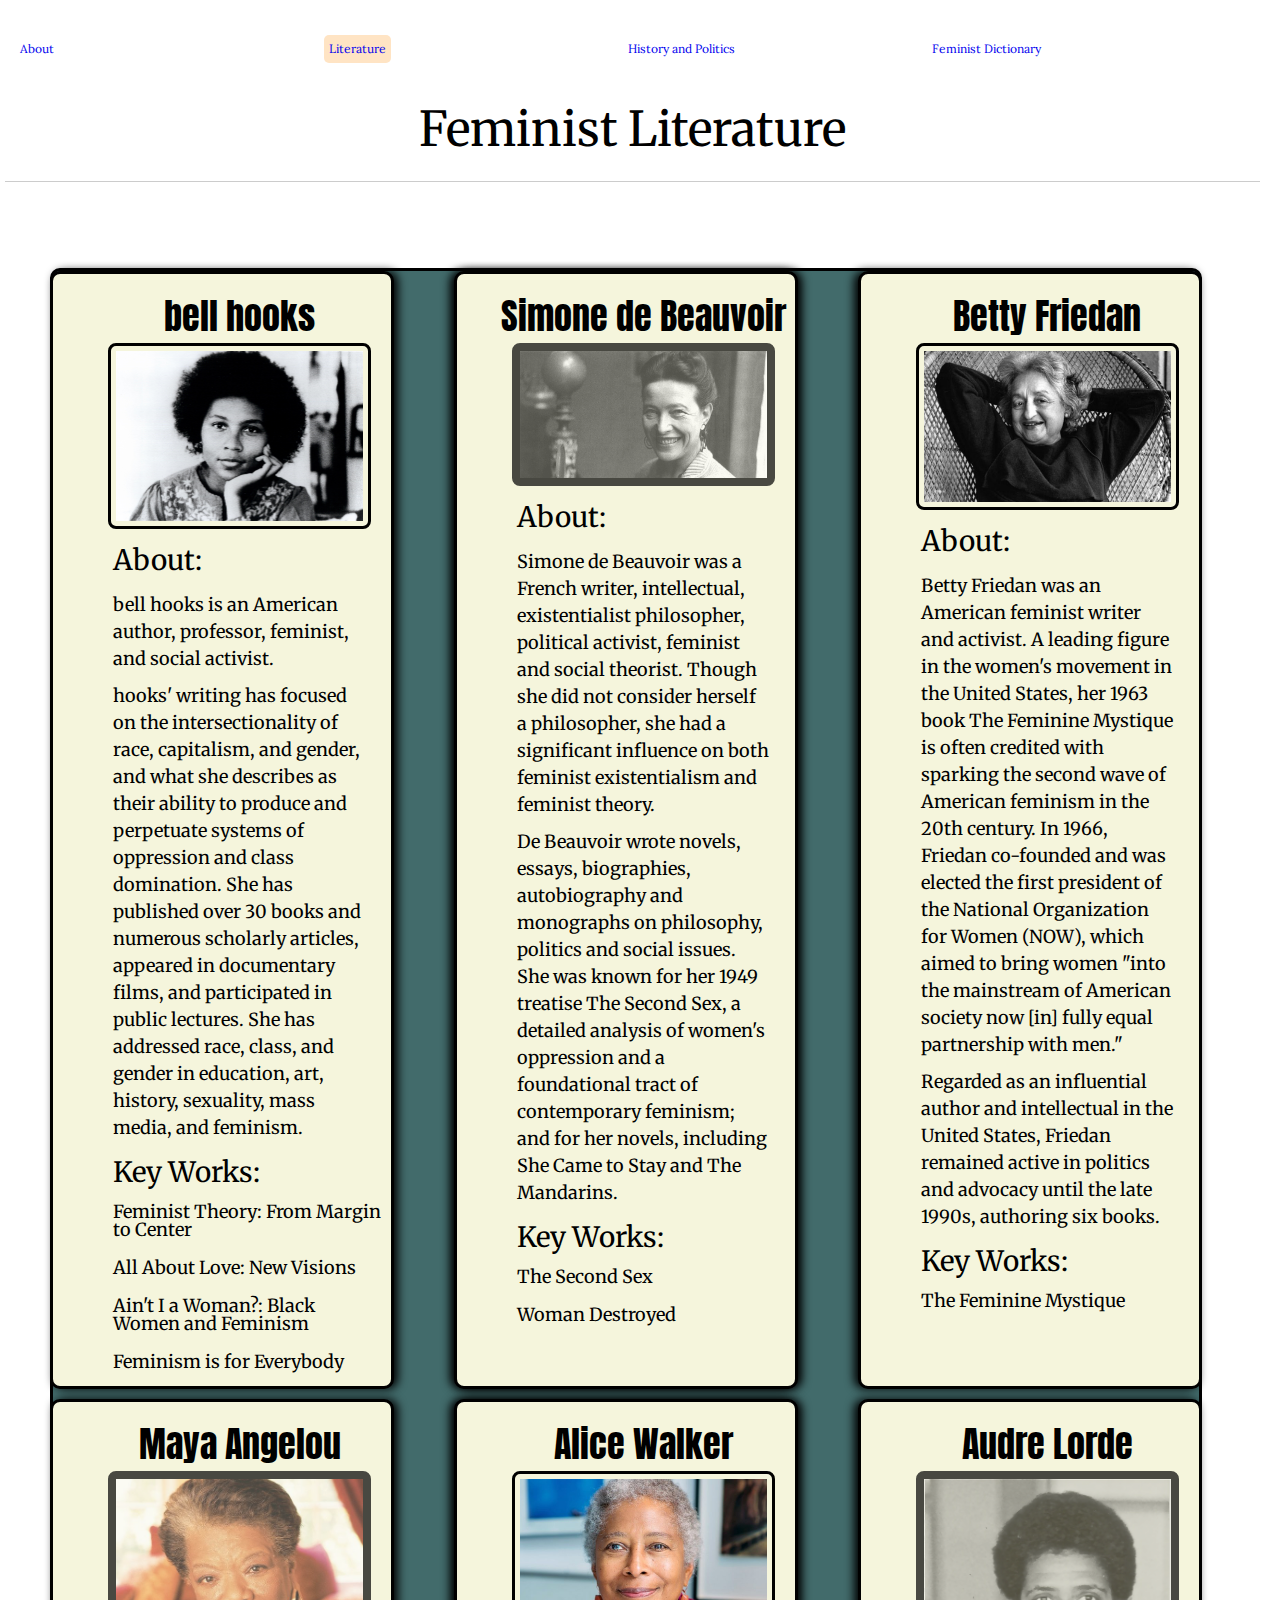
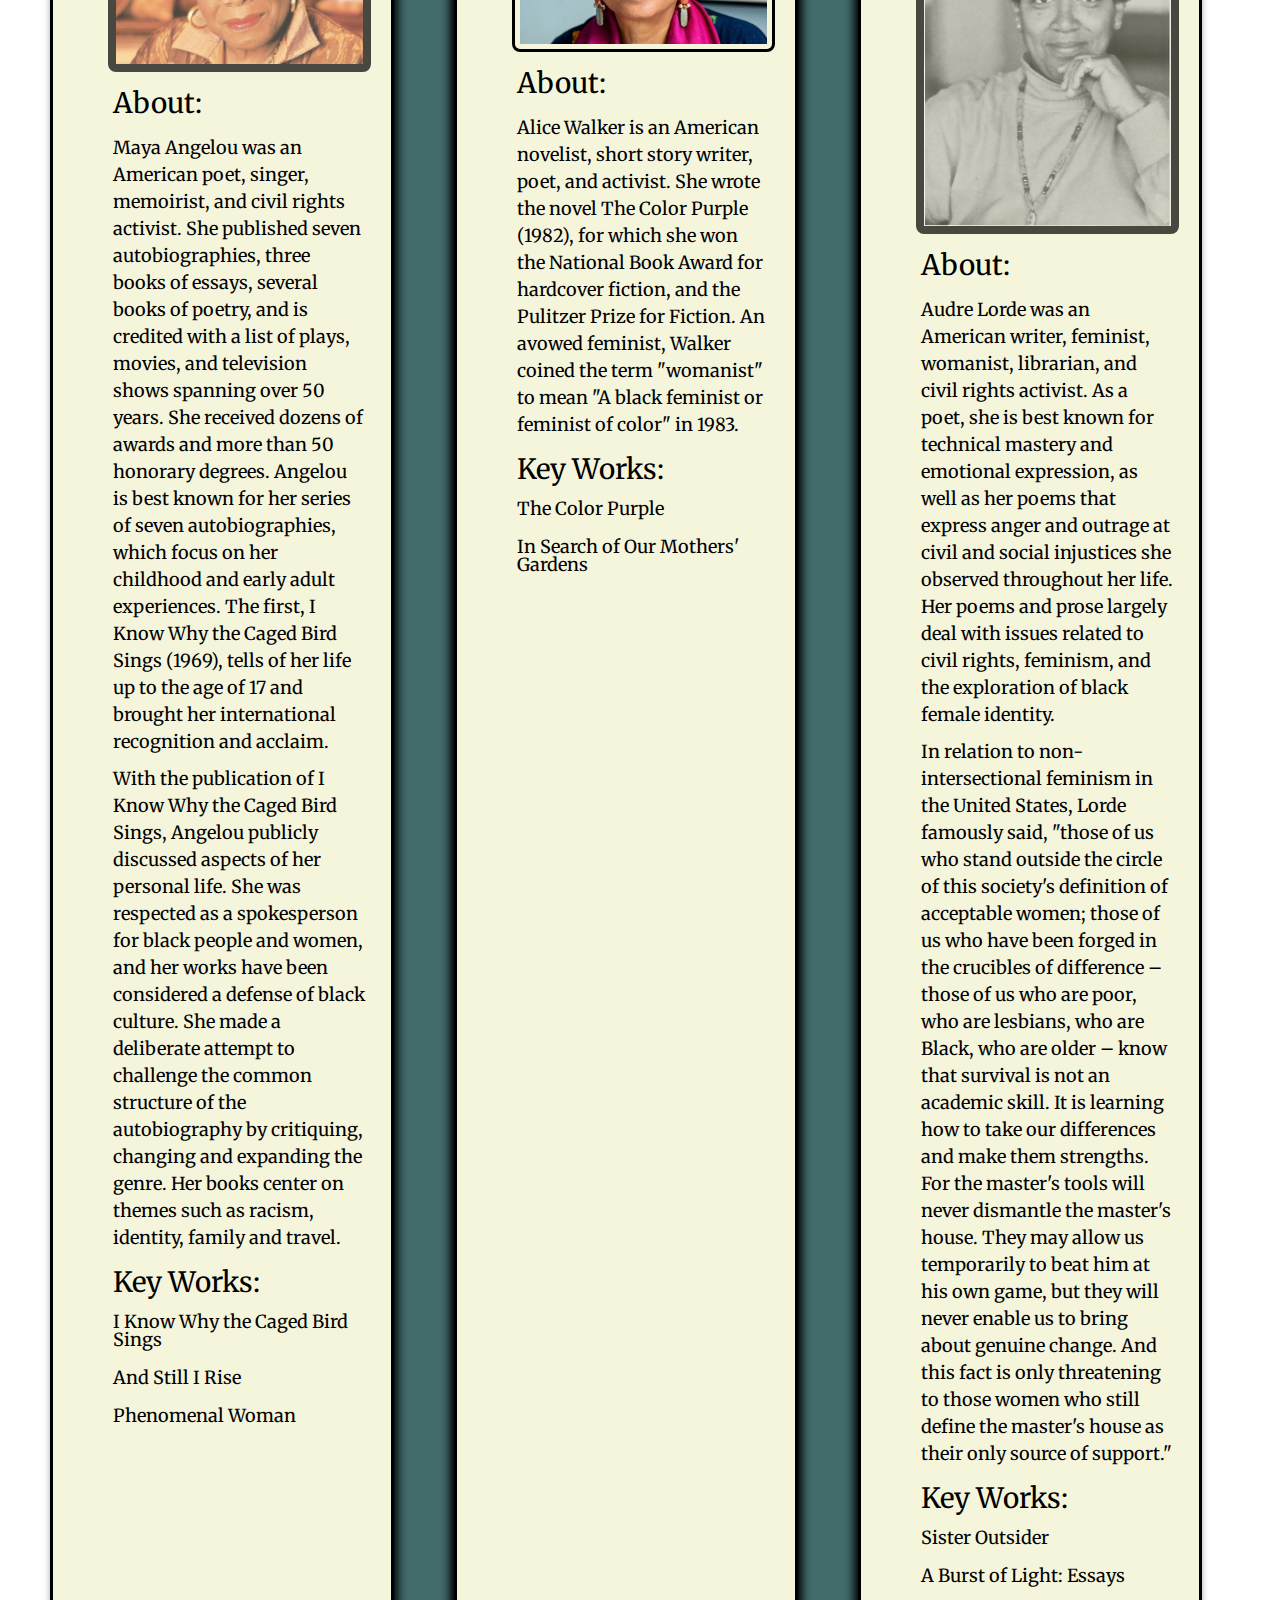
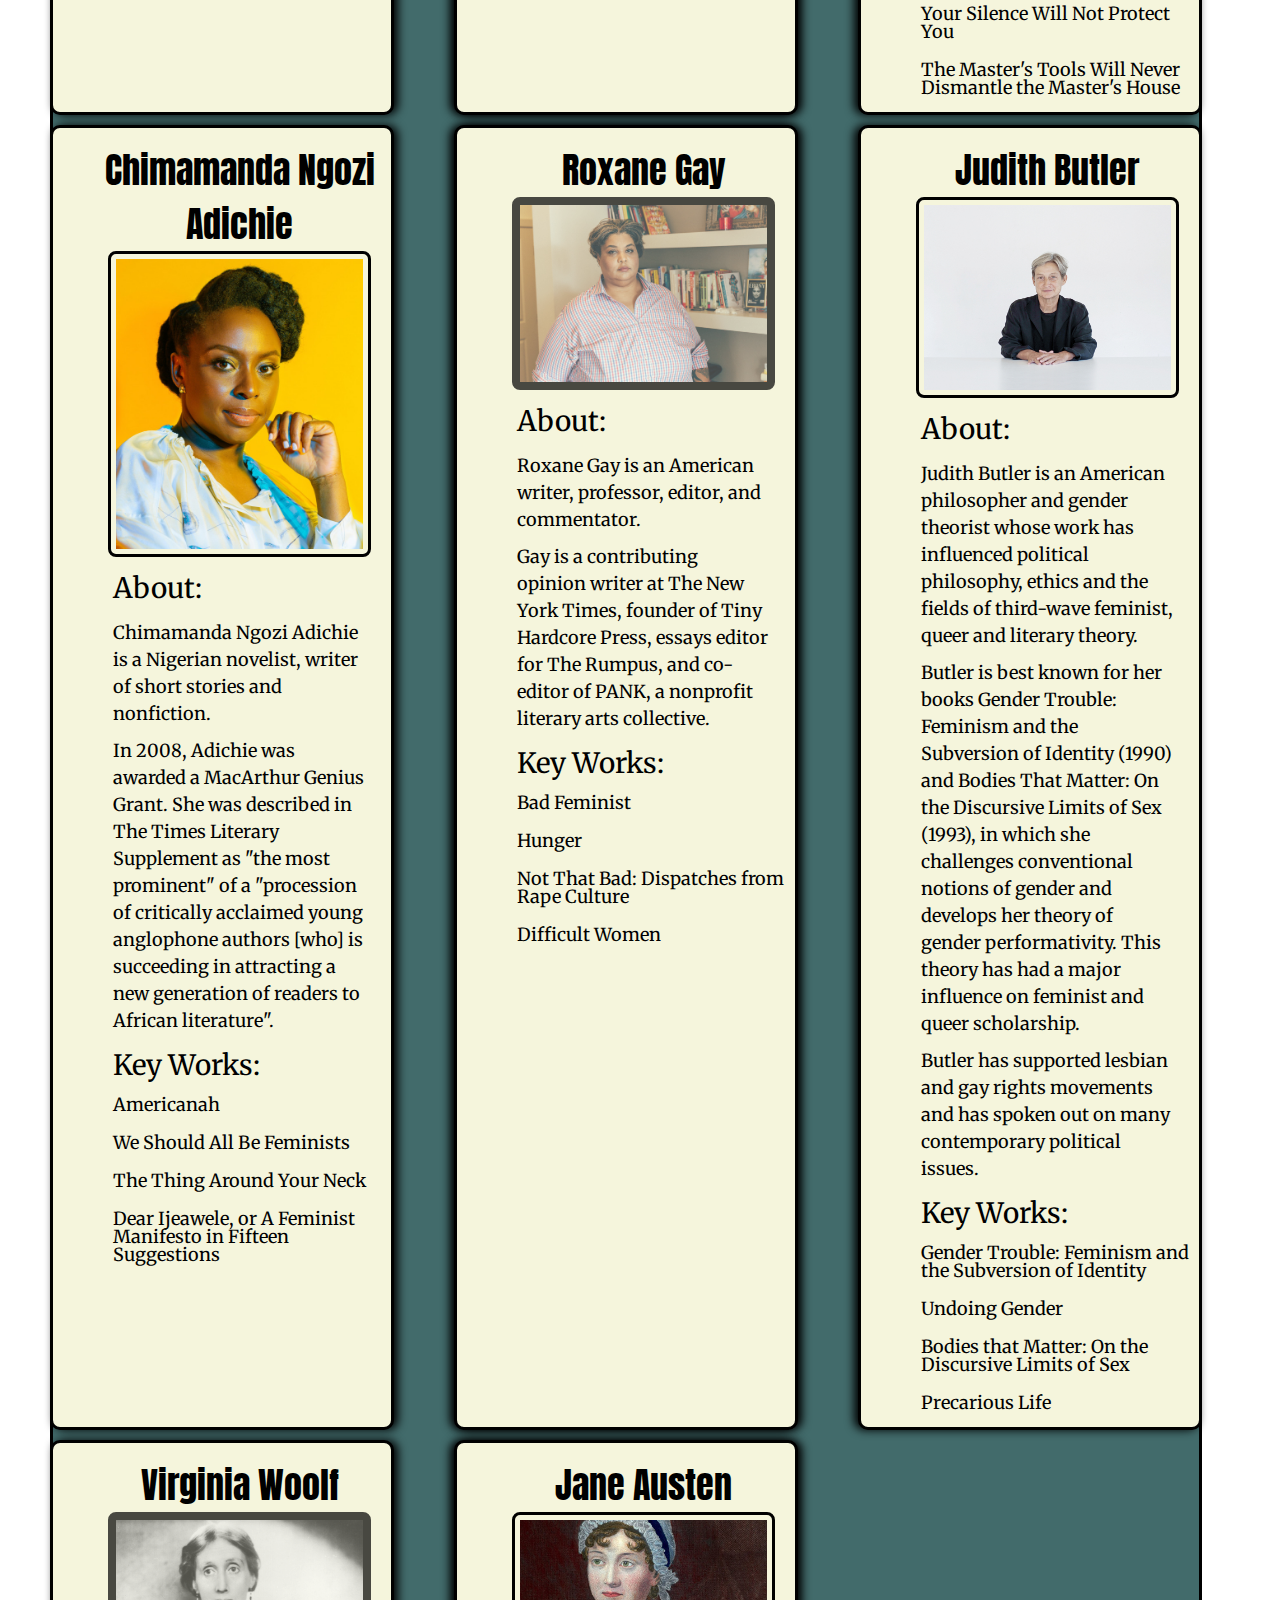
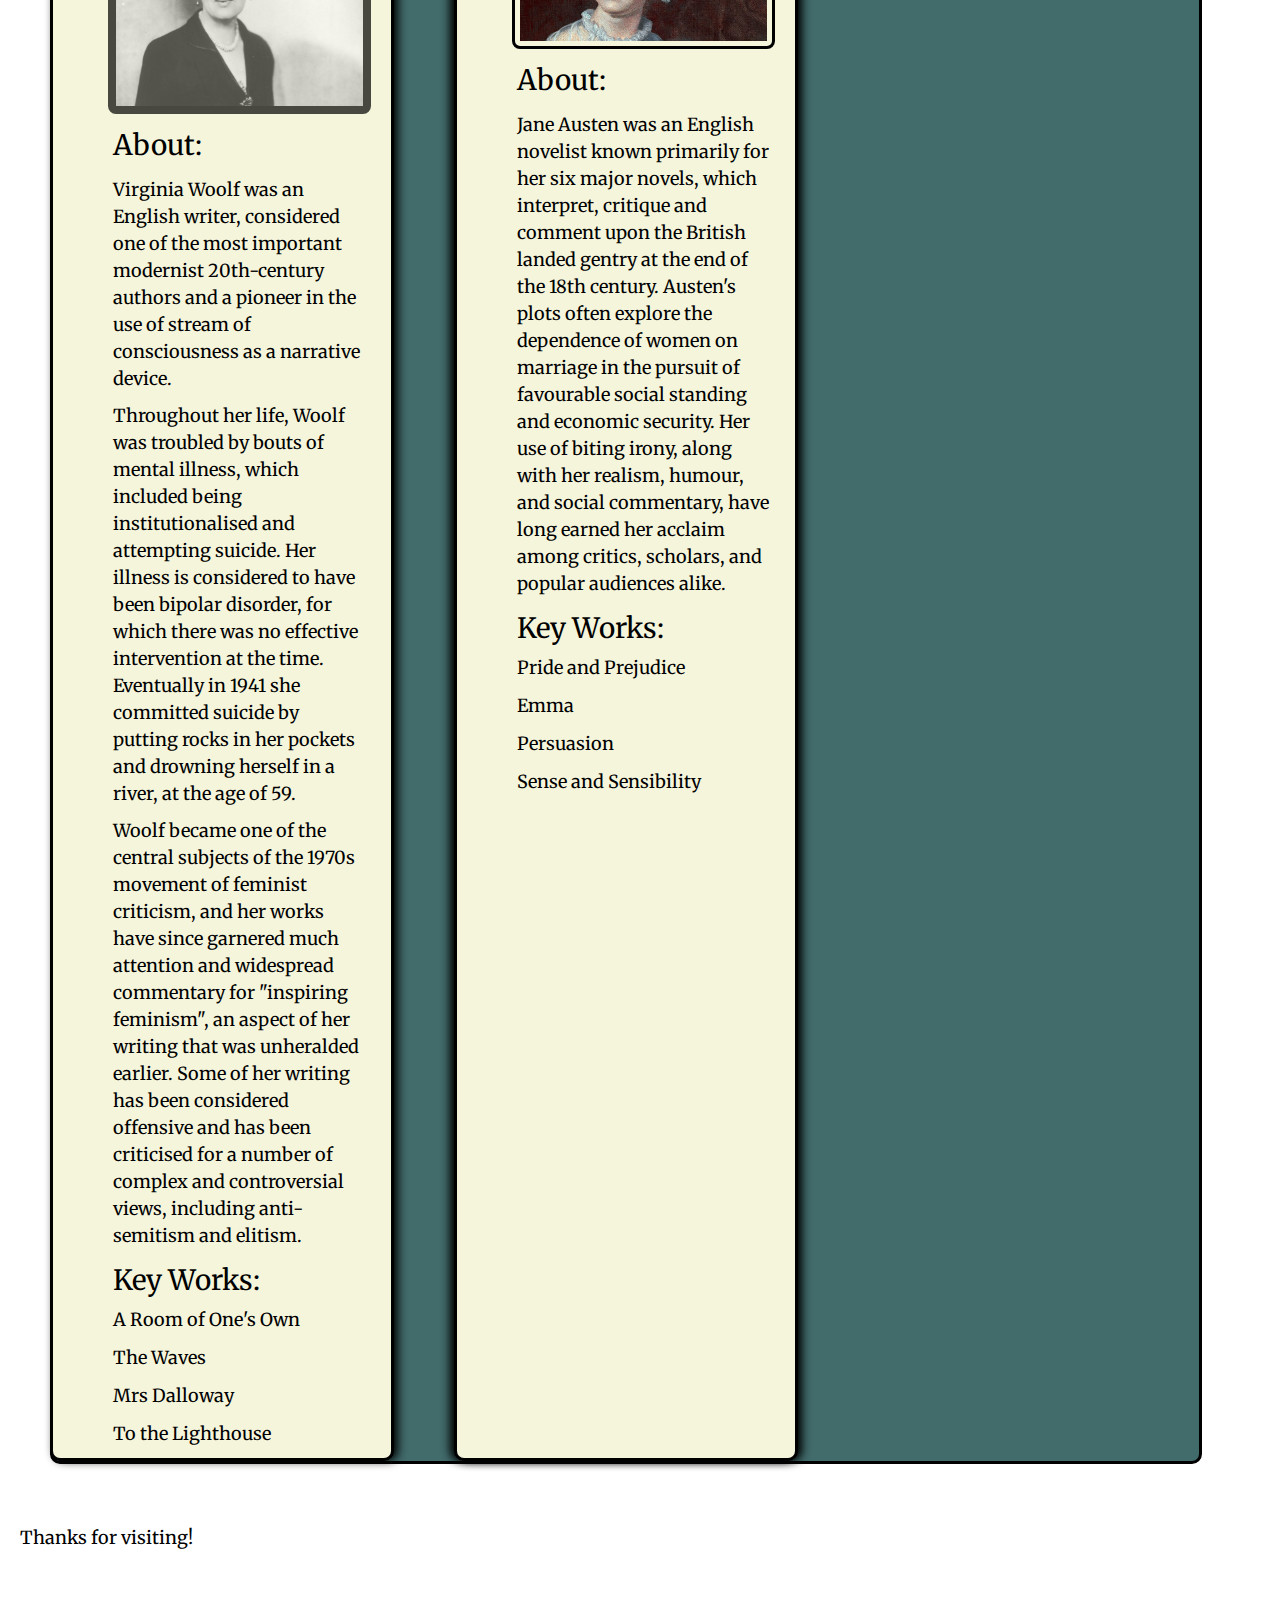
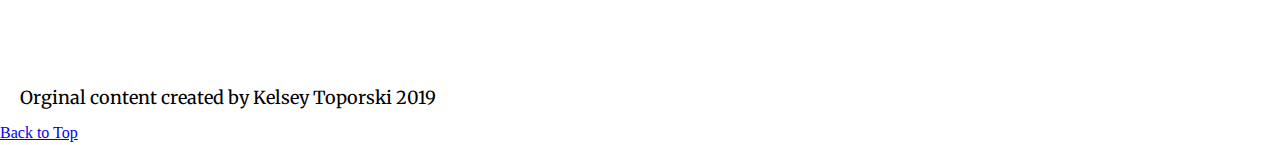
==== literature.html @ 5361db0a "Add files via upload" ====
<!DOCTYPE html>
<html lang="en">
<head>
  <meta charset="UTF-8">

  <meta name="viewport" content="width=device-width, initial-scale=1.0">

  <!-- connects to the stylesheets -->
  <link rel="stylesheet" href="css/reset.css">
  <link rel="stylesheet" href="css/style.css">
  <link href='https://fonts.googleapis.com/css?family=Anton' rel='stylesheet'>
  <link rel="preconnect" href="https://fonts.googleapis.com">
  <link rel="preconnect" href="https://fonts.gstatic.com" crossorigin>
  <link href="https://fonts.googleapis.com/css2?family=Lora&family=Merriweather:wght@300&display=swap" rel="stylesheet">



  <!-- connect to a Google font -->  
  <!-- connect to a Font Aweseom font -->
  <!-- connect to a favicon -->

  <title>Women's Web - Literature</title>
</head>

<body>
  <header>
    <a href="#main" class="skip">Skip to main content</a>
    <nav>
        <ul>
          <li><a href="index.html">About</a></li>
          <li><a class = "current" href="literature.html">Literature</a></li>
          <li><a href="history.html">History and Politics</a></li>
          <li><a href="femdict.html">Feminist Dictionary</a></li>
        </ul>
    </nav>
      <!-- definitions from meriam webster -->
      <!-- interpretations from
            The Dictionary of Feminist Theory - Maggie Humm,
            Key Concepts In Post-Colonial Studies - Ashcroft, Bill, Gareth Griffiths, and Helen Tiffin,
            or myself -->
      <!-- interpretation of equity from https://everydayfeminism.com/2014/09/equality-is-not-enough/ -->
      <h1>Feminist Literature</h1>
      <hr>

  </header>

  <main>
    
      <div class="grid">
      <div>
      <h2>bell hooks</h2>
      <img src="images/bell_hooks.jpg"  width="200" alt="Image of bell hooks">
      <h3>About:</h3>
        <p>
          bell hooks is an American author, professor, feminist, and social activist.
        </p>
        <p>
          hooks' writing has focused on the intersectionality of race, capitalism, and gender, and what she describes as their ability to produce and perpetuate systems of oppression and class domination. She has published over 30 books and numerous scholarly articles, appeared in documentary films, and participated in public lectures. She has addressed race, class, and gender in education, art, history, sexuality, mass media, and feminism.
        </p>
     <h3>Key Works:</h3>
        <ul>
          <li>Feminist Theory: From Margin to Center</li>
          <li>All About Love: New Visions</li>
          <li>Ain't I a Woman?: Black Women and Feminism</li>
          <li>Feminism is for Everybody</li>
        </ul>
      </div>

      <div>
        <h2>Simone de Beauvoir</h2>
      <img src="images/simone_db.jpg"  width="200" alt="Image of Simone de Beauvoir">
     <h3>About:</h3>
        <p>
          Simone de Beauvoir was a French writer, intellectual, existentialist philosopher, political activist, feminist and social theorist. Though she did not consider herself a philosopher, she had a significant influence on both feminist existentialism and feminist theory.
        </p>
        <p>
          De Beauvoir wrote novels, essays, biographies, autobiography and monographs on philosophy, politics and social issues. She was known for her 1949 treatise The Second Sex, a detailed analysis of women's oppression and a foundational tract of contemporary feminism; and for her novels, including She Came to Stay and The Mandarins.
        </p>
     <h3>Key Works:</h3>
        <ul>
          <li>The Second Sex</li>
          <li>Woman Destroyed</li>
        </ul>
      </div>

      <div>
        <h2>Betty Friedan</h2>
        <img src="images/betty_friedan.jpg"  width="200" alt="Image of Betty Friedan">
        <h3>About:</h3>
        <p>
          Betty Friedan was an American feminist writer and activist. A leading figure in the women's movement in the United States, her 1963 book The Feminine Mystique is often credited with sparking the second wave of American feminism in the 20th century. In 1966, Friedan co-founded and was elected the first president of the National Organization for Women (NOW), which aimed to bring women "into the mainstream of American society now [in] fully equal partnership with men."
        </p>
        <p>
          Regarded as an influential author and intellectual in the United States, Friedan remained active in politics and advocacy until the late 1990s, authoring six books.
        </p>
        <h3>Key Works:</h3>
        <ul>
          <li>The Feminine Mystique</li>
        </ul>
      </div>

      <div>
        <h2>Maya Angelou</h2>
        <img src="images/maya_angelou.jpg"  width="200" alt="Image of Maya Angelou">
        <h3>About:</h3>
        <p>
          Maya Angelou was an American poet, singer, memoirist, and civil rights activist. She published seven autobiographies, three books of essays, several books of poetry, and is credited with a list of plays, movies, and television shows spanning over 50 years. She received dozens of awards and more than 50 honorary degrees. Angelou is best known for her series of seven autobiographies, which focus on her childhood and early adult experiences. The first, I Know Why the Caged Bird Sings (1969), tells of her life up to the age of 17 and brought her international recognition and acclaim.
        </p>
        <p>
          With the publication of I Know Why the Caged Bird Sings, Angelou publicly discussed aspects of her personal life. She was respected as a spokesperson for black people and women, and her works have been considered a defense of black culture. She made a deliberate attempt to challenge the common structure of the autobiography by critiquing, changing and expanding the genre. Her books center on themes such as racism, identity, family and travel.
        </p>
        <h3>Key Works:</h3>
        <ul>
          <li>I Know Why the Caged Bird Sings</li>
          <li>And Still I Rise</li>
          <li>Phenomenal Woman</li>
        </ul>
      </div>

      <div>
        <h2>Alice Walker</h2>
        <img src="images/alice_walker.jpg"  width="200" alt="Image of Alice Walker">
        <h3>About:</h3>
        <p>
          Alice Walker is an American novelist, short story writer, poet, and activist. She wrote the novel The Color Purple (1982), for which she won the National Book Award for hardcover fiction, and the Pulitzer Prize for Fiction. An avowed feminist, Walker coined the term "womanist" to mean "A black feminist or feminist of color" in 1983.
        </p>
        <h3>Key Works:</h3>
        <ul>
          <li>The Color Purple</li>
          <li>In Search of Our Mothers' Gardens</li>
        </ul>
      </div>

      <div>
        <h2>Audre Lorde</h2>
        <img src="images/audre_lorde.jpg"  width="200" alt="Image of Audre Lorde">
        <h3>About:</h3>
        <p>
          Audre Lorde was an American writer, feminist, womanist, librarian, and civil rights activist. As a poet, she is best known for technical mastery and emotional expression, as well as her poems that express anger and outrage at civil and social injustices she observed throughout her life. Her poems and prose largely deal with issues related to civil rights, feminism, and the exploration of black female identity.
        </p>
        <p>
          In relation to non-intersectional feminism in the United States, Lorde famously said, "those of us who stand outside the circle of this society's definition of acceptable women; those of us who have been forged in the crucibles of difference – those of us who are poor, who are lesbians, who are Black, who are older – know that survival is not an academic skill. It is learning how to take our differences and make them strengths. For the master's tools will never dismantle the master's house. They may allow us temporarily to beat him at his own game, but they will never enable us to bring about genuine change. And this fact is only threatening to those women who still define the master's house as their only source of support."
        </p>
        <h3>Key Works:</h3>
        <ul>
          <li>Sister Outsider</li>
          <li>A Burst of Light: Essays</li>
          <li>Your Silence Will Not Protect You</li>
          <li>The Master's Tools Will Never Dismantle the Master's House</li>
        </ul>
      </div>

      <div>
        <h2>Chimamanda Ngozi Adichie</h2>
        <img src="images/chimamanda.jpg"  width="200" alt="Image of Chimamanda Ngozi Adichie">
        <h3>About:</h3>
        <p>
          Chimamanda Ngozi Adichie is a Nigerian novelist, writer of short stories and nonfiction.
        </p>
        <p>
          In 2008, Adichie was awarded a MacArthur Genius Grant. She was described in The Times Literary Supplement as "the most prominent" of a "procession of critically acclaimed young anglophone authors [who] is succeeding in attracting a new generation of readers to African literature".
        </p>
        <h3>Key Works:</h3>
        <ul>
          <li>Americanah</li>
          <li>We Should All Be Feminists</li>
          <li>The Thing Around Your Neck</li>
          <li>Dear Ijeawele, or A Feminist Manifesto in Fifteen Suggestions</li>
        </ul>
      </div>

      <div>
        <h2>Roxane Gay</h2>
        <img src="images/roxane_gay.jpg"  width="200" alt="Image of Roxane Gay">
        <h3>About:</h3>
        <p>
          Roxane Gay is an American writer, professor, editor, and commentator.
        </p>
        <p>
          Gay is a contributing opinion writer at The New York Times, founder of Tiny Hardcore Press, essays editor for The Rumpus, and co-editor of PANK, a nonprofit literary arts collective.
        </p>
        <h3>Key Works:</h3>
        <ul>
          <li>Bad Feminist</li>
          <li>Hunger</li>
          <li>Not That Bad: Dispatches from Rape Culture</li>
          <li>Difficult Women</li>
        </ul>
      </div>

      
      <div>
        <h2>Judith Butler</h2>
        <img src="images/judith_butler.jpg"  width="200" alt="Image of Judith Butler">
        <h3>About:</h3>
        <p>
          Judith Butler is an American philosopher and gender theorist whose work has influenced political philosophy, ethics and the fields of third-wave feminist, queer and literary theory.
        </p>
        <p>
          Butler is best known for her books Gender Trouble: Feminism and the Subversion of Identity (1990) and Bodies That Matter: On the Discursive Limits of Sex (1993), in which she challenges conventional notions of gender and develops her theory of gender performativity. This theory has had a major influence on feminist and queer scholarship.
        </p>
        <p>
          Butler has supported lesbian and gay rights movements and has spoken out on many contemporary political issues.
        </p>
     <h3>Key Works:</h3>
        <ul>
          <li>Gender Trouble: Feminism and the Subversion of Identity</li>
          <li>Undoing Gender</li>
          <li>Bodies that Matter: On the Discursive Limits of Sex</li>
          <li>Precarious Life</li>
        </ul>
      </div>

      <div>
        <h2>Virginia Woolf</h2>
        <img src="images/virginia_woolf.jpg"  width="200" alt="Image of Virginia Woolf">
        <h3>About:</h3>
        <p>
          Virginia Woolf was an English writer, considered one of the most important modernist 20th-century authors and a pioneer in the use of stream of consciousness as a narrative device.
        </p>
        <p>
          Throughout her life, Woolf was troubled by bouts of mental illness, which included being institutionalised and attempting suicide. Her illness is considered to have been bipolar disorder, for which there was no effective intervention at the time. Eventually in 1941 she committed suicide by putting rocks in her pockets and drowning herself in a river, at the age of 59.
        </p>
        <p>
          Woolf became one of the central subjects of the 1970s movement of feminist criticism, and her works have since garnered much attention and widespread commentary for "inspiring feminism", an aspect of her writing that was unheralded earlier. Some of her writing has been considered offensive and has been criticised for a number of complex and controversial views, including anti-semitism and elitism.
        </p>
        <h3>Key Works:</h3>
        <ul>
          <li>A Room of One's Own</li>
          <li>The Waves</li>
          <li>Mrs Dalloway</li>
          <li>To the Lighthouse</li>
        </ul>
      </div>

      <div>
        <h2>Jane Austen</h2>
        <img src="images/jane_austen.jpg"  width="200" alt="Image of Jane Austen">
        <h3>About:</h3>
        <p>
          Jane Austen was an English novelist known primarily for her six major novels, which interpret, critique and comment upon the British landed gentry at the end of the 18th century. Austen's plots often explore the dependence of women on marriage in the pursuit of favourable social standing and economic security. Her use of biting irony, along with her realism, humour, and social commentary, have long earned her acclaim among critics, scholars, and popular audiences alike.
        </p>
        <h3>Key Works:</h3>
        <ul>
          <li>Pride and Prejudice</li>
          <li>Emma</li>
          <li>Persuasion</li>
          <li>Sense and Sensibility</li>
        </ul>
      </div>
    </div>
    </main>
    <footer>
      <p class="thanks">
        Thanks for visiting! <i class="far fa-grin"> </i>
      </p>
      <p>Orginal content created by Kelsey Toporski 2019</p>
      <a href="#main" class="tops">Back to Top</a>

    </footer>
  </body>
</html>
---- css/style.css ----
body{
   line-height: 1.5;
}

.skip{
    position: absolute;
    left: -10000px;
    top: auto;
    width: 1px;
    height: 1px;
    overflow: hidden;
}

.skip:focus {
    position: static;
    width: auto;
    height: auto;
}

header, nav{
    padding: 0px 10px 20px 5px;
    margin: 25px 10px 0px 0px;
}

nav ul li{
    display: inline-block;
    width: 300px;
    font-family: 'Lora', 'Merriweather', serif;
    font-size: 12px;
}

nav a{
    text-decoration: none;
}

a:visited{
    color: black;
}

nav a.current{
    display: inline-block;
    border-radius: 5px;
    padding: 5px;
    text-align: center;
    background-color:bisque;
}

@import url("https://fonts.googleapis.com/css2?family=Merriweather:wght@300&display=swap");
@import url("https://fonts.googleapis.com/css2?family=Anton&family=Merriweather:wght@300;400&display=swap");

h1{
   display: flex;
   font-size: 20px;
   font-family: 'Merriweather', 'Anton', 'Times New Roman', sans-serif;
   justify-content: center;
}

h2{
    font-size: 18px;
    font-family: 'Anton', 'Times New Roman', sans-serif;
    text-align: center;
}

h3{
    font-size: 16px;
    font-family: 'Merriweather', 'Anton', sans-serif;
    padding: 0 20px;
}

h1, h2, h3{
    margin-top: 10px;
}


.grid{
    display: grid;
    width: 90%;
    margin: auto;
    border-radius: 10px;
    border: solid;
    background-color: rgb(66, 107, 107);
    column-gap: 60px;
    row-gap: 10px;
    justify-content: center;

}

.grid div{
    /* Set border properties, padding, and background color */
    border: solid;
    background-color: beige;
    border-radius: 10px;
    padding: 5px 5px 5px 40px;
}

.grid img{
    /* Set width, margin, and display */
    width: 90%;
    display: block;
    margin:auto;
}

.grid div:nth-child(3n+1)  {
    /* Set box shadow */
    box-shadow: 4px 0 10px;
    }

.grid div:nth-child(3n)  {
    /* Set box shadow */
    box-shadow: -4px 0 10px; 
}

.grid div:nth-child(3n+2)  {
    /* Set box shadow */
    box-shadow: 4px 0 10px, -4px 0 10px;
}

.grid div:nth-of-type(2n) img{
    opacity: 0.7;
    background-color: black;
}

.flex {
    display: flex;
    flex-wrap: wrap;
    flex-shrink: 3;
    justify-content: center;
}

.flex img {
    display: flex;
    margin: auto;
    border-radius: 10px;
}

p{
    /* Set margin */
    margin-top: 10px;
    padding: 0 20px;
    font-family: 'Merriweather', 'Anton', sans-serif;
    font-size: 12px;
}


footer p{
    font-family: 'Merriweather', 'Anton', sans-serif;
    padding: 10px 20px;
}

.background_page{
    background-image: url(../images/background.jpg);
    background-color: #ffffff;
}

@keyframes change_color{
    from {
        background-color: #ffffff;
        padding-top: 0%;
    }
    to {
        background-color: yellowgreen;
        padding-top: 100px;
    }
}

.thanks{
    height: 150px;
    animation-name: change_color;
    animation-duration: 4s;
    animation-iteration-count: infinite;
    animation-direction: alternate-reverse;
}


dl {
    font-family: 'Merriweather', 'Anton', sans-serif;
    padding: 10px;
}

dl > dt {
    font-size: 18px;
    font-weight: bold;
}

dl > dd {
    font-size: 14px;
    font-style: italic;
}

dl > dd > p{
    font-size: 14px;
    font-style: normal;
    text-decoration: none;
    padding: 10px;
}

@media only screen and (min-width: 600px) {
    body{
        line-height: 1.5;
    }

    .skip{
        position: absolute;
        left: -10000px;
        top: auto;
        width: 1px;
        height: 1px;
        overflow: hidden;
    }
    
    .skip:focus {
        position: static;
        width: auto;
        height: auto;
    }

    h1{
        display: flex;
        font-size: 48px;
        font-family: 'Merriweather', 'Anton', 'Times New Roman', sans-serif;
        justify-content: center;
     }
     
    h2{
        font-size: 36px;
        font-family: 'Anton', 'Times New Roman', sans-serif;
        text-align: center;
    }
     
    h3{
        font-size: 28px;
        font-family: 'Merriweather', 'Anton', sans-serif;
        padding: 0 20px;
    }
     
    h1, h2, h3{
        margin-top: 10px;
    }

    ul li{
       font-size: 18px;
       font-family: 'Merriweather', 'Anton', sans-serif;
       padding-top: 10px;
       padding-left: 10px;
    }

    .grid{
        /*Set width, margin, border properties, background color, and grid properties */
        display: grid;
        width: 90%;
        margin: 50px;
        border-radius: 10px;
        border: solid;
        background-color: rgb(66, 107, 107);
        grid-template-columns: 30% 30% 30%;
        column-gap: 60px;
        row-gap: 10px;
        justify-content: center;
    }

    .grid div{
        /* Set border properties, padding, and background color */
        border: solid;
        background-color: beige;
        border-radius: 10px;
        padding: 5px 5px 5px 40px;
    }

    .grid img{
        /* Set width, margin, and display */
        width: 90%;
        display: block;
        margin:auto;
    }


    .grid div:nth-child(3n+1)  {
        /* Set box shadow */
        box-shadow: 4px 0 10px;
        }

    .grid div:nth-child(3n)  {
        /* Set box shadow */
        box-shadow: -4px 0 10px; 
    }

    .grid div:nth-child(3n+2)  {
        /* Set box shadow */
        box-shadow: 4px 0 10px, -4px 0 10px;
    }
    
    p{
        margin-top: 10px;
        padding: 0 20px;
        font-family: 'Merriweather', 'Anton', sans-serif;
        font-size: 18px;
    }

    .grid ul li{
        line-height: 1;
        list-style-image: url("../images/sketchbook.png");
        margin: 0 0 10px 10px;
    }

    img{
        width:auto;
        padding: 5px;
        margin: 5px;
        border: 10px black;
        border: solid;
        border-radius: 8px;
    }

    .grid div:nth-of-type(2n) img{
        opacity: 0.7;
        background-color: black;
    }

    main > img {
        width: 100%;
    }
}



@media screen and (prefers-reduced-motion: reduce){
    /*Turn off scroll*/
    html{
      scroll-behavior: auto; /* Removes scroll animation */
    }
  
    /*Turn off transition*/
    a.skip {
      -webkit-transition: initial; /* sets to default setting */
      transition: initial; /* sets to default setting */
    }
  
    /*Turn off parallax*/
    .intro{
      background-attachment: initial;
    }
  }
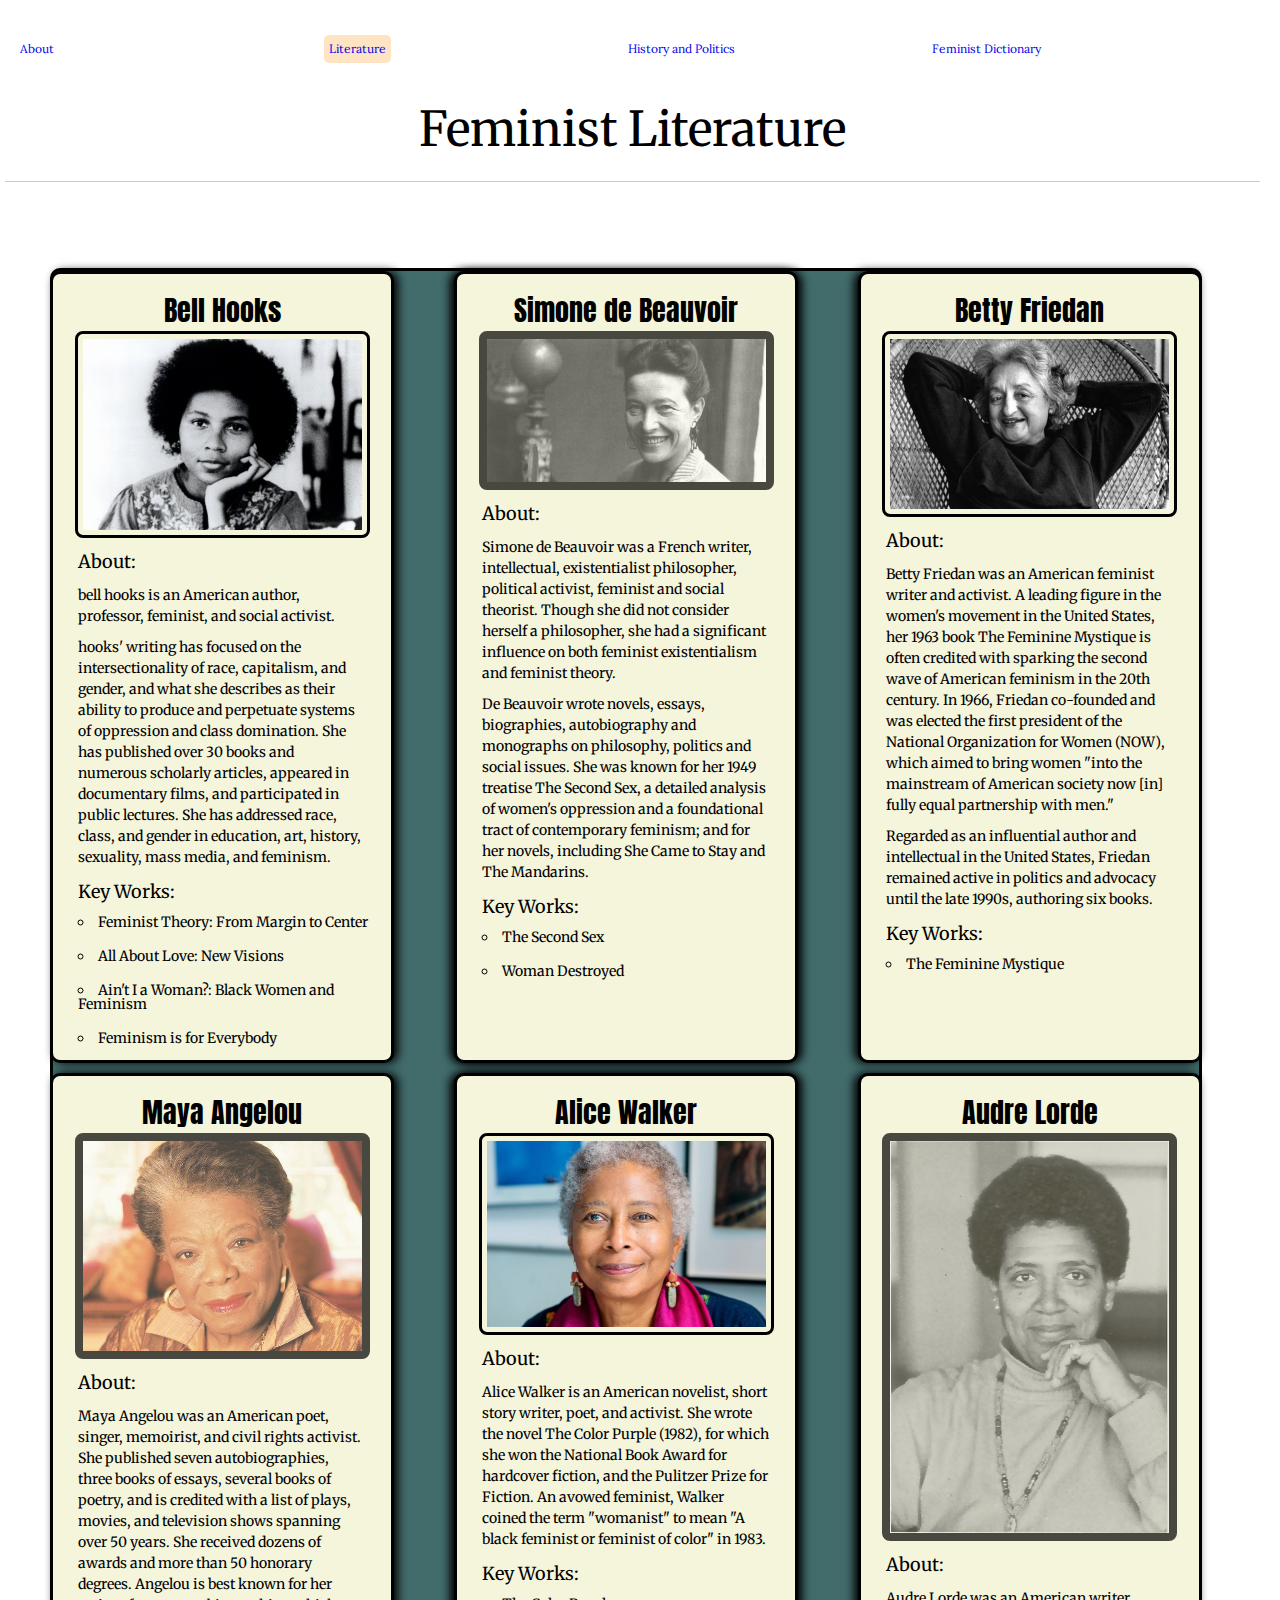
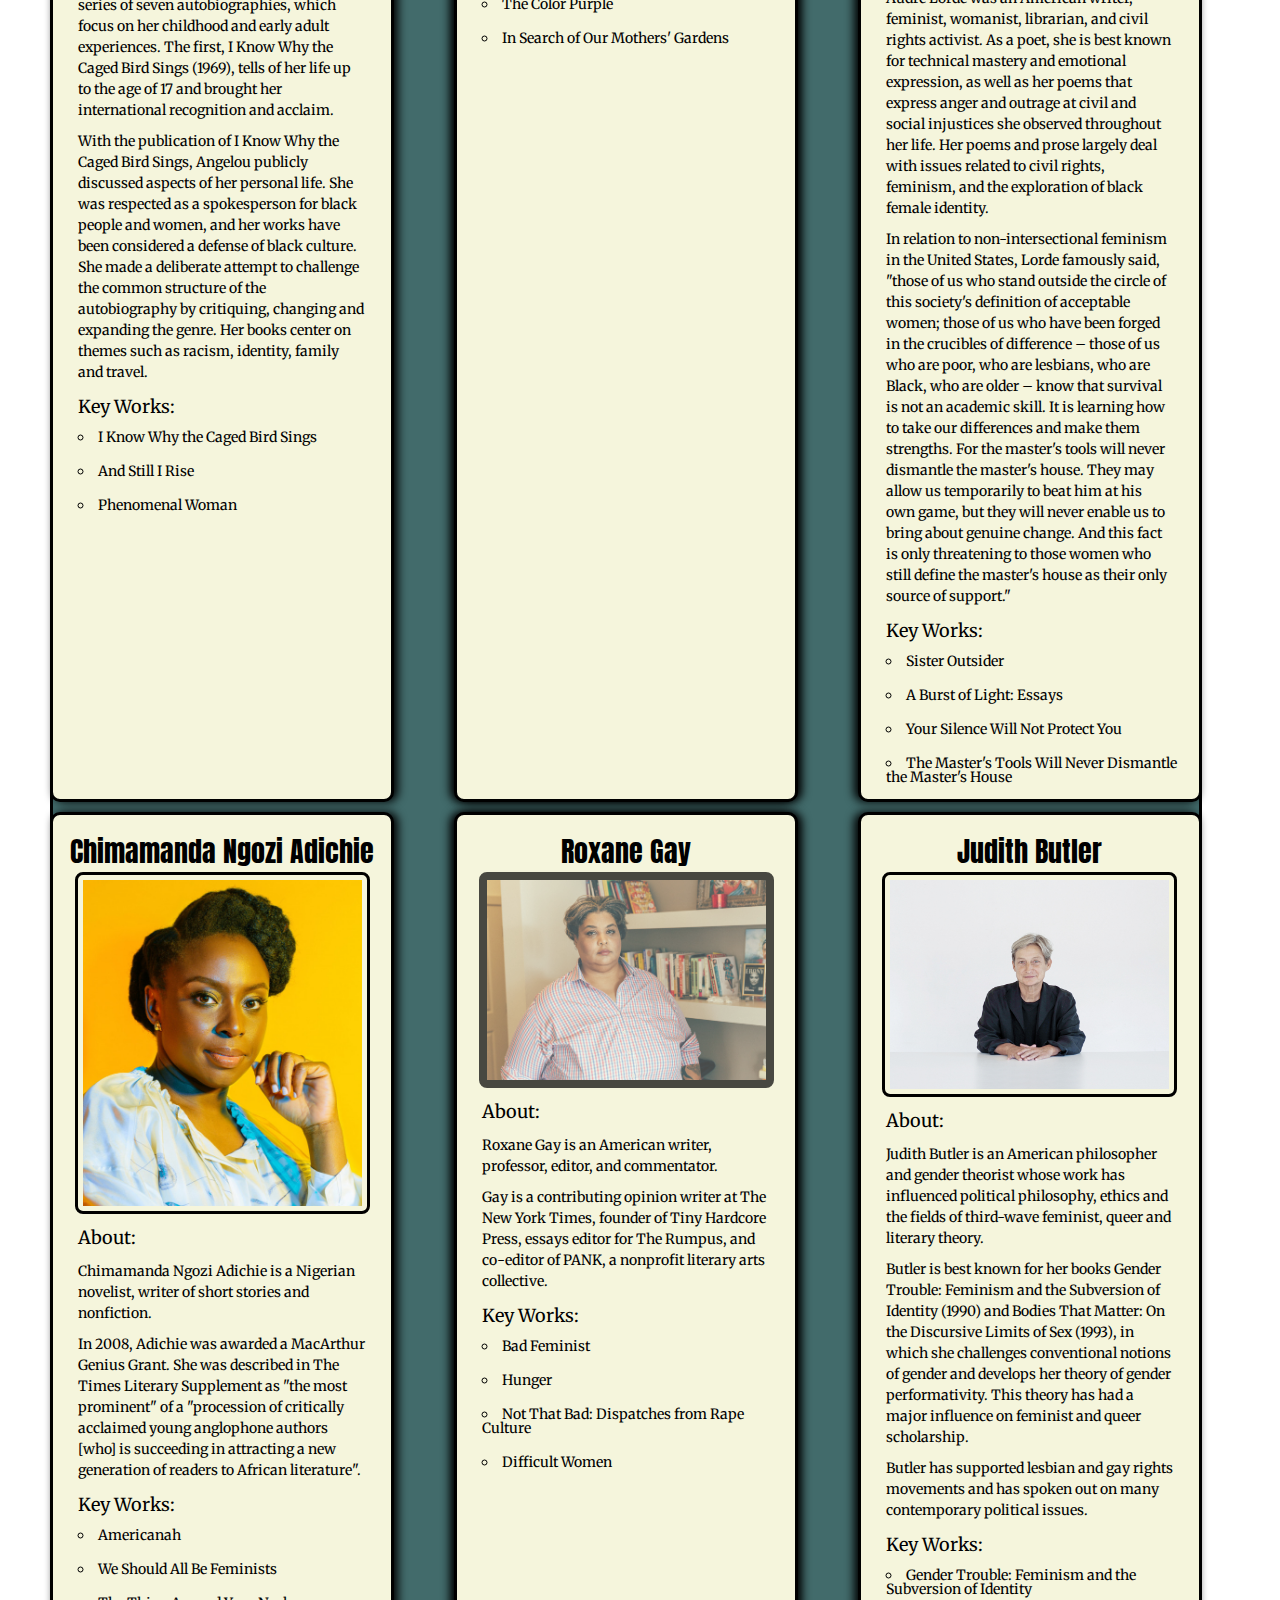
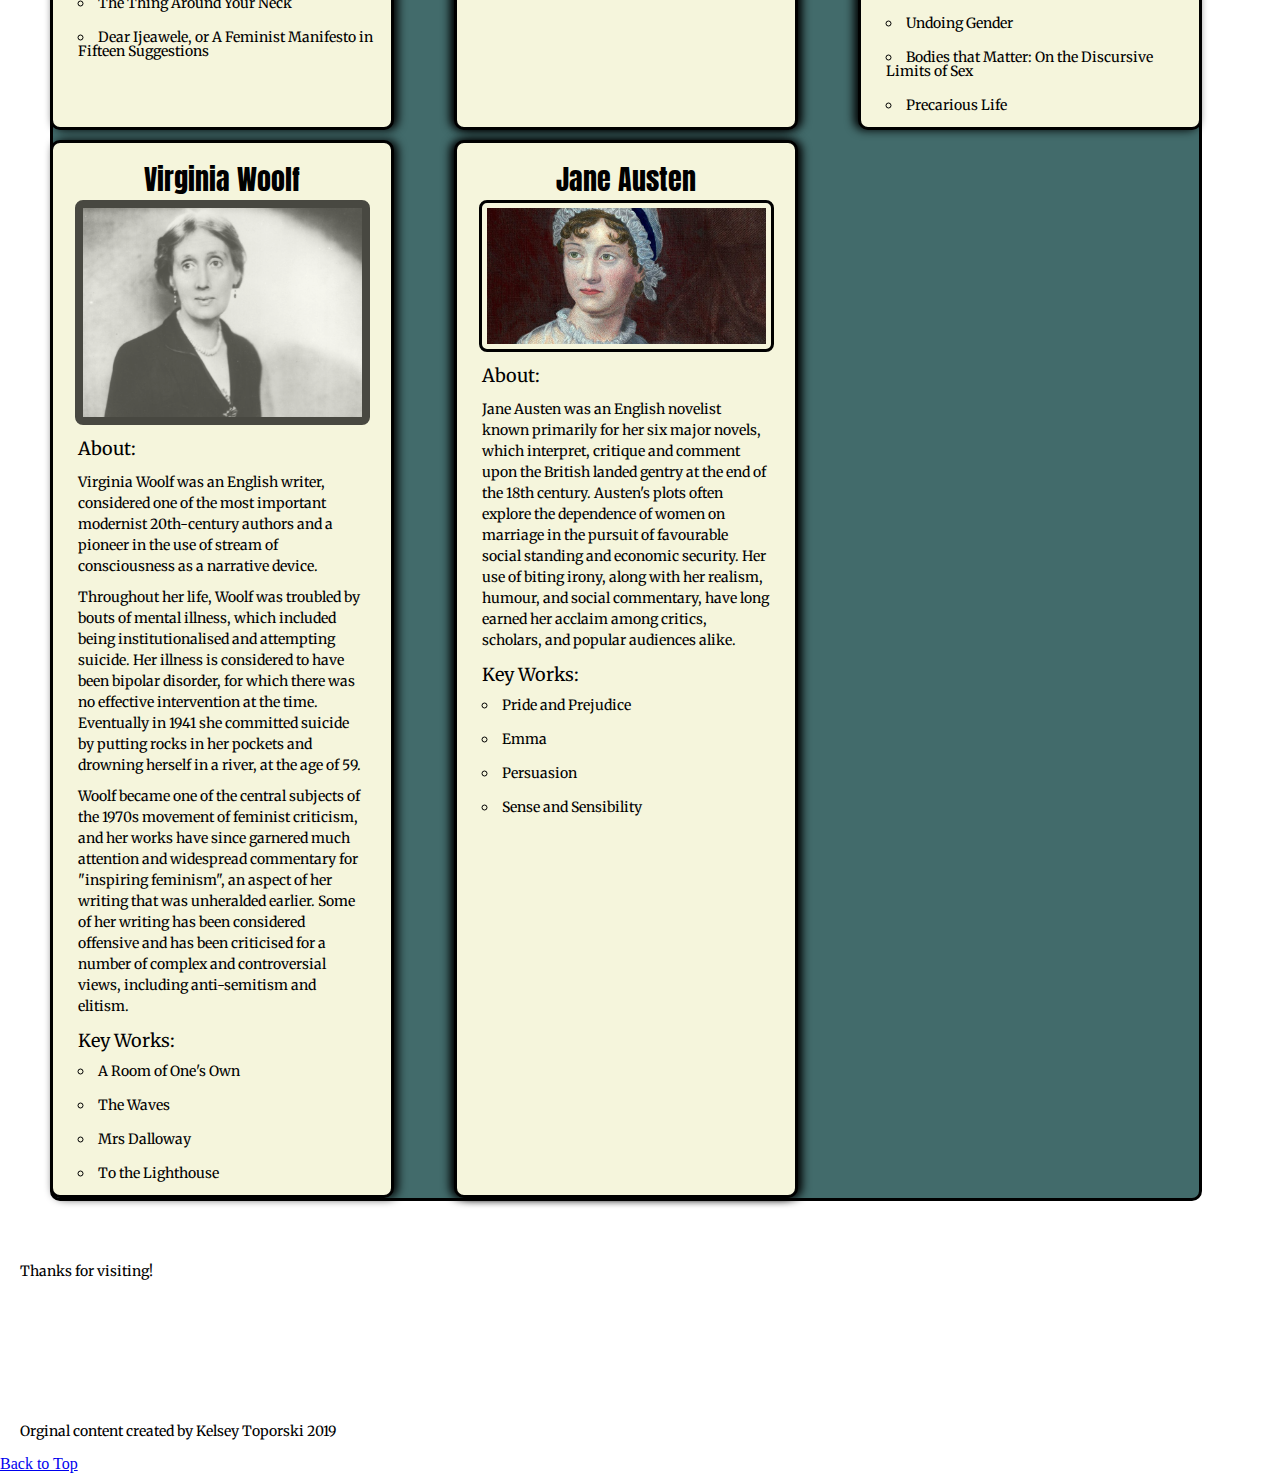
==== commit d3ffe2b2: "Add files via upload" ====
--- a/literature.html
+++ b/literature.html
@@ -48,7 +48,7 @@
     
       <div class="grid">
       <div>
-      <h2>bell hooks</h2>
+      <h2>Bell Hooks</h2>
       <img src="images/bell_hooks.jpg"  width="200" alt="Image of bell hooks">
       <h3>About:</h3>
         <p>
--- a/css/style.css
+++ b/css/style.css
@@ -50,19 +50,19 @@
 
 h1{
    display: flex;
-   font-size: 20px;
+   font-size: 36px;
    font-family: 'Merriweather', 'Anton', 'Times New Roman', sans-serif;
    justify-content: center;
 }
 
 h2{
-    font-size: 18px;
+    font-size: 30px;
     font-family: 'Anton', 'Times New Roman', sans-serif;
     text-align: center;
 }
 
 h3{
-    font-size: 16px;
+    font-size: 28px;
     font-family: 'Merriweather', 'Anton', sans-serif;
     padding: 0 20px;
 }
@@ -141,6 +141,10 @@
     font-size: 12px;
 }
 
+main img {
+    width: fit-content;
+}
+
 
 footer p{
     font-family: 'Merriweather', 'Anton', sans-serif;
@@ -222,13 +226,13 @@
      }
      
     h2{
-        font-size: 36px;
+        font-size: 28px;
         font-family: 'Anton', 'Times New Roman', sans-serif;
         text-align: center;
     }
      
     h3{
-        font-size: 28px;
+        font-size: 18px;
         font-family: 'Merriweather', 'Anton', sans-serif;
         padding: 0 20px;
     }
@@ -238,10 +242,12 @@
     }
 
     ul li{
-       font-size: 18px;
-       font-family: 'Merriweather', 'Anton', sans-serif;
-       padding-top: 10px;
-       padding-left: 10px;
+        list-style-type: circle;
+        list-style-position: inside;
+        font-size: 14px;
+        font-family: 'Merriweather', 'Anton', sans-serif;
+        padding-top: 10px;
+        padding-left: 10px;
     }
 
     .grid{
@@ -263,7 +269,7 @@
         border: solid;
         background-color: beige;
         border-radius: 10px;
-        padding: 5px 5px 5px 40px;
+        padding: 5px 5px 5px 5px;
     }
 
     .grid img{
@@ -293,7 +299,7 @@
         margin-top: 10px;
         padding: 0 20px;
         font-family: 'Merriweather', 'Anton', sans-serif;
-        font-size: 18px;
+        font-size: 14px;
     }
 
     .grid ul li{
